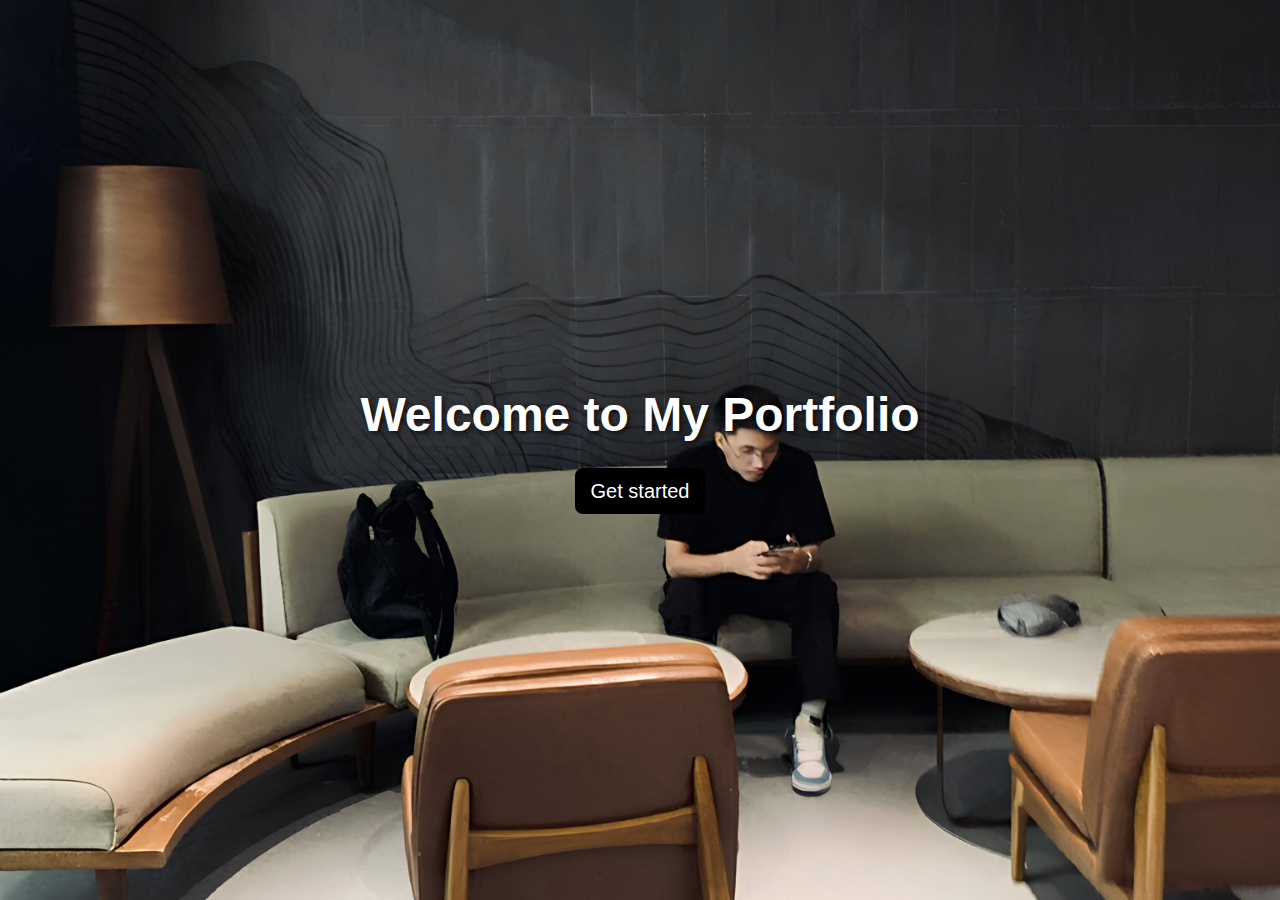
==== portfolio.html @ 51c77a52 "welcome section added" ====
<!DOCTYPE html>
<html lang="en">
  <head>
    <meta charset="UTF-8" />
    <meta name="viewport" content="width=device-width, initial-scale=1.0" />
    <title>Sagun's Portfolio</title>
    <link href="https://cdn.jsdelivr.net/npm/bootstrap@5.3.2/dist/css/bootstrap.min.css" rel="stylesheet"/>
    <link href="https://cdnjs.cloudflare.com/ajax/libs/font-awesome/6.0.0-beta3/css/all.min.css" rel="stylesheet"/>
    <link rel="stylesheet" href="portfolio.css" />
  </head>
  <body>
    <!-- Welcome -->
    <section
    id="welcome-section"
    class="d-flex justify-content-center align-items-center"
  >
    <div class="text-center">
      <h1 class="text-white">Welcome to My Portfolio</h1>
      <button
        class="btn btn-primary btn-lg mt-3"
        onclick="scrollToSection('aboutme')"
      >
        Get started
      </button>
    </div>
  </section>

  
  </body>
---- portfolio.css ----
body {
    font-family: Arial, sans-serif;
    margin: 0;
    padding: 0;
  }
  
  #welcome-section {
    background-image: url("sagun2to.jpg");
    background-size: cover;
    background-position: center;
    height: 100vh;
    display: flex;
    justify-content: center;
    align-items: center;
    text-align: center;
  }
  
  #welcome-section h1 {
    color: white;
    font-size: 3rem;
    font-weight: bold;
    text-shadow: 2px 2px 5px rgba(0, 0, 0, 0.7);
  }
  
  #welcome-section button {
    background-color: black;
    color: white;
    border: none;
  }
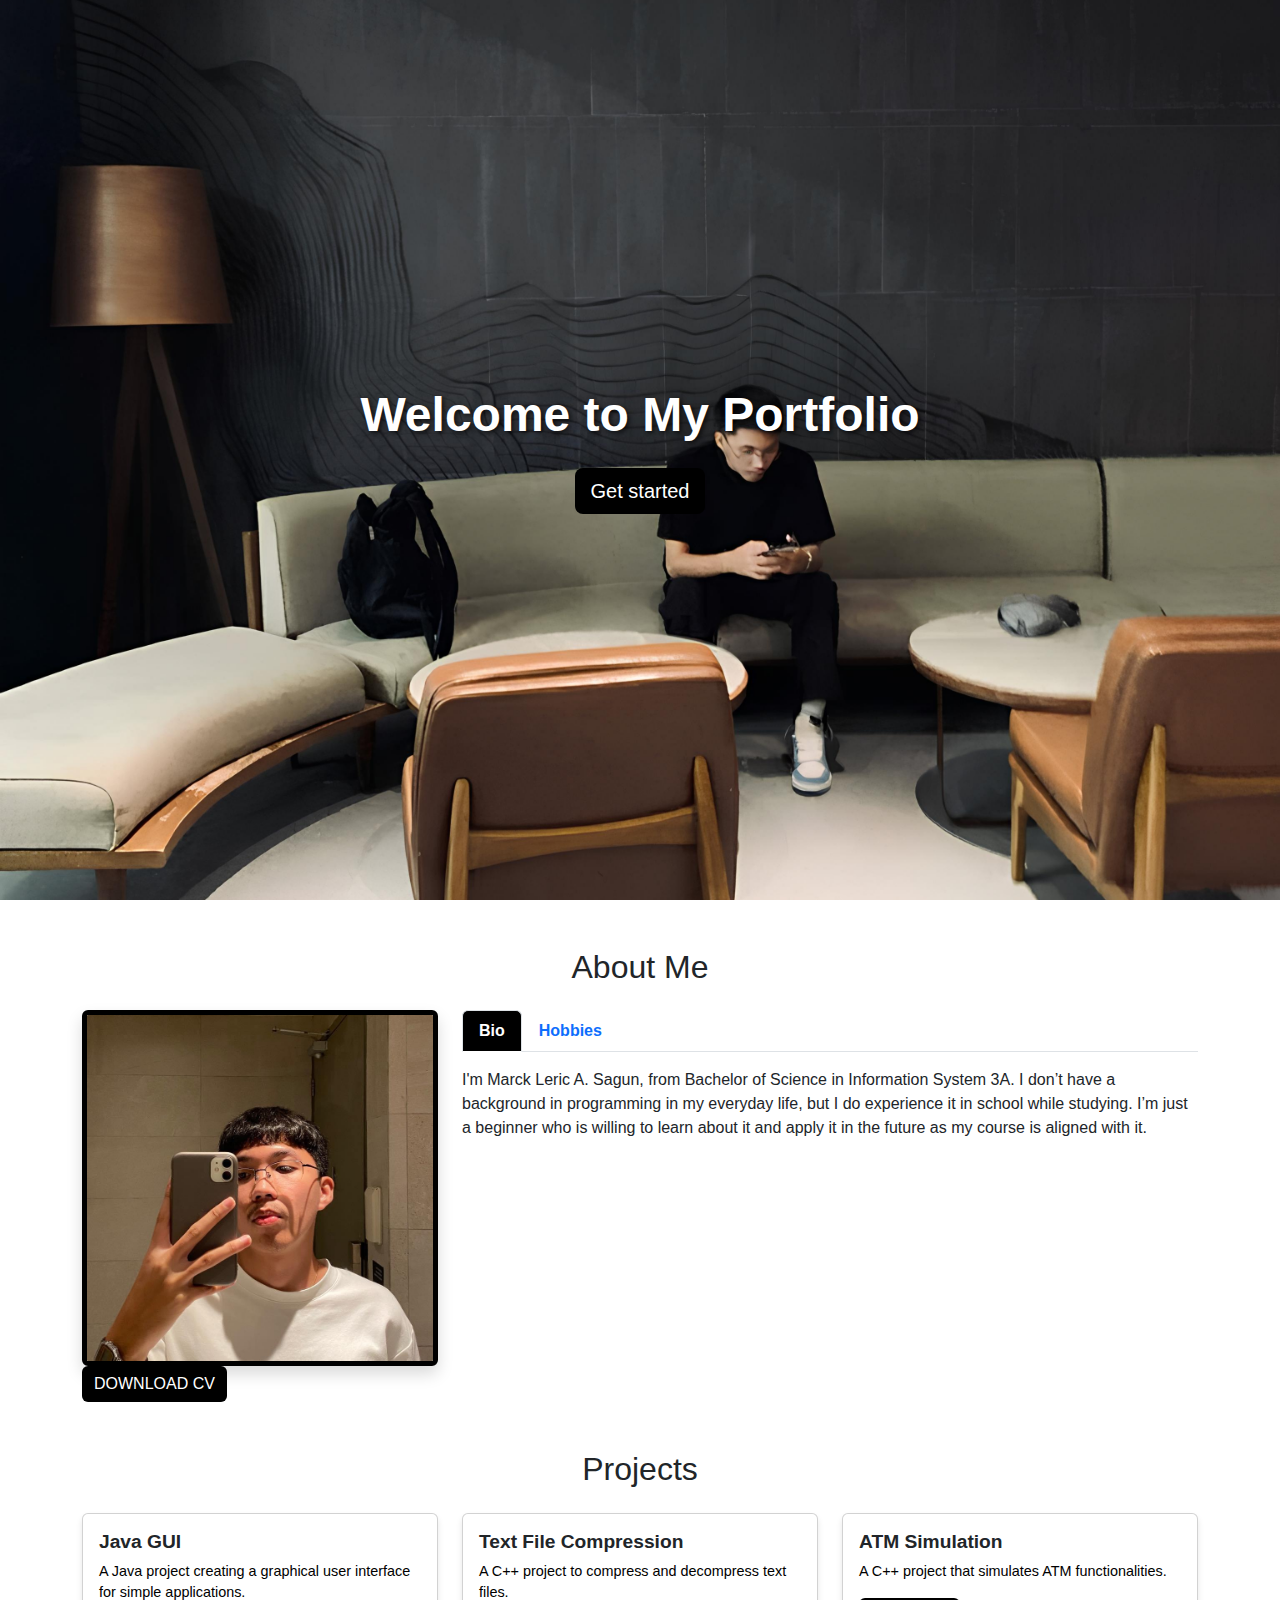
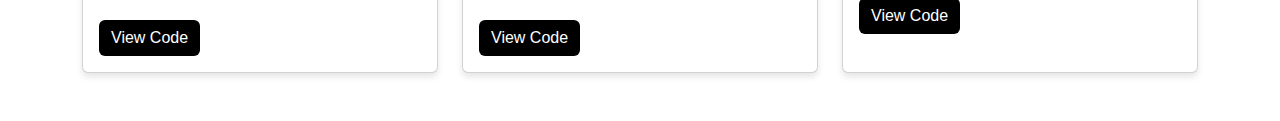
==== commit 61b37aa7: "update" ====
--- a/portfolio.html
+++ b/portfolio.html
@@ -9,6 +9,7 @@
     <link rel="stylesheet" href="portfolio.css" />
   </head>
   <body>
+    
     <!-- Welcome -->
     <section
     id="welcome-section"
@@ -25,5 +26,123 @@
     </div>
   </section>
 
-  
+  <section id="aboutme" class="container my-5">
+    <h2 class="text-center mb-4">About Me</h2>
+    <div class="row">
+      <div class="col-md-4">
+        <img
+          src="profpic.jpg"
+          class="img-fluid rounded shadow"
+          alt="Profile Picture"
+        />
+        <a
+          class="btn btn-warning btn-large text-uppercase"
+          onclick="window.open('cv_leric.jpg')"
+        >
+          Download CV
+        </a>
+      </div>
+      <div class="col-md-8">
+        <ul class="nav nav-tabs" id="aboutMeTabs" role="tablist">
+          <li class="nav-item" role="presentation">
+            <button
+              class="nav-link active"
+              id="bio-tab"
+              data-bs-toggle="tab"
+              data-bs-target="#bio"
+              type="button"
+              role="tab"
+            >
+              Bio
+            </button>
+          </li>
+          <li class="nav-item" role="presentation">
+            <button
+              class="nav-link"
+              id="hobbies-tab"
+              data-bs-toggle="tab"
+              data-bs-target="#hobbies"
+              type="button"
+              role="tab"
+            >
+              Hobbies
+            </button>
+          </li>
+        </ul>
+        <div class="tab-content mt-3" id="aboutMeTabsContent">
+          <div class="tab-pane fade show active" id="bio" role="tabpanel">
+            <p>
+              I'm Marck Leric A. Sagun, from Bachelor of Science in
+              Information System 3A. I don’t have a background in programming
+              in my everyday life, but I do experience it in school while
+              studying. I’m just a beginner who is willing to learn about it
+              and apply it in the future as my course is aligned with it.
+            </p>
+          </div>
+          <div class="tab-pane fade" id="hobbies" role="tabpanel">
+            <p>
+              Gaming, Photography, Driving, Basketball, Travelling, and
+              Watching Movies.
+            </p>
+          </div>
+        </div>
+      </div>
+    </div>
+  </section>
+
+  <section id="projects" class="container my-5">
+    <h2 class="text-center mb-4">Projects</h2>
+    <div class="row g-4">
+      <div class="col-md-4">
+        <div class="card h-100">
+          <div class="card-body">
+            <h5 class="card-title">Java GUI</h5>
+            <p class="card-text">
+              A Java project creating a graphical user interface for simple
+              applications.
+            </p>
+            <a
+              href="https://github.com/sagunlrc/act2-sagun/tree/main/javaprojects"
+              class="btn btn-primary"
+              target="_blank"
+              >View Code</a
+            >
+          </div>
+        </div>
+      </div>
+      <div class="col-md-4">
+        <div class="card h-100">
+          <div class="card-body">
+            <h5 class="card-title">Text File Compression</h5>
+            <p class="card-text">
+              A C++ project to compress and decompress text files.
+            </p>
+            <a
+              href="https://github.com/sagunlrc/act2-sagun/blob/main/assets/Balane_and_Sagun_Compression%20(1).cpp"
+              class="btn btn-primary"
+              target="_blank"
+              >View Code</a
+            >
+          </div>
+        </div>
+      </div>
+      <div class="col-md-4">
+        <div class="card h-100">
+          <div class="card-body">
+            <h5 class="card-title">ATM Simulation</h5>
+            <p class="card-text">
+              A C++ project that simulates ATM functionalities.
+            </p>
+            <a
+              href="https://github.com/sagunlrc/act2-sagun/blob/main/assets/atm_simulation.cpp"
+              class="btn btn-primary"
+              target="_blank"
+              >View Code</a
+            >
+          </div>
+        </div>
+      </div>
+    </div>
+  </section>
+
   </body>--- a/portfolio.css
+++ b/portfolio.css
@@ -26,4 +26,55 @@
     background-color: black;
     color: white;
     border: none;
+  }
+
+  #aboutme img {
+    border: 5px solid #000000;
+    border-radius: 10px;
+  }
+  
+  #aboutme .nav-tabs .nav-link {
+    font-weight: bold;
+  }
+  
+  #aboutme .nav-tabs .nav-link.active {
+    background-color: #000000;
+    color: white;
+  }
+  
+  #aboutme .btn-warning {
+    background-color: black;
+    color: white;
+    border: none; 
+  }
+  
+  #aboutme .btn-warning:hover,
+  #projects .btn-primary:hover {
+    background-color: #333; 
+  }
+
+  #projects .btn-primary {
+    background-color: black;
+    color: white;
+    border: none; 
+  }
+
+  #projects .card {
+    box-shadow: 0 4px 6px rgba(0, 0, 0, 0.1);
+    transition: transform 0.3s, box-shadow 0.3s;
+  }
+  
+  #projects .card:hover {
+    transform: translateY(-5px);
+    box-shadow: 0 6px 10px rgba(0, 0, 0, 0.15);
+  }
+  
+  #projects .card-title {
+    font-size: 1.2rem;
+    font-weight: bold;
+  }
+  
+  #projects .card-text {
+    font-size: 0.9rem;
+    color: #000000;
   }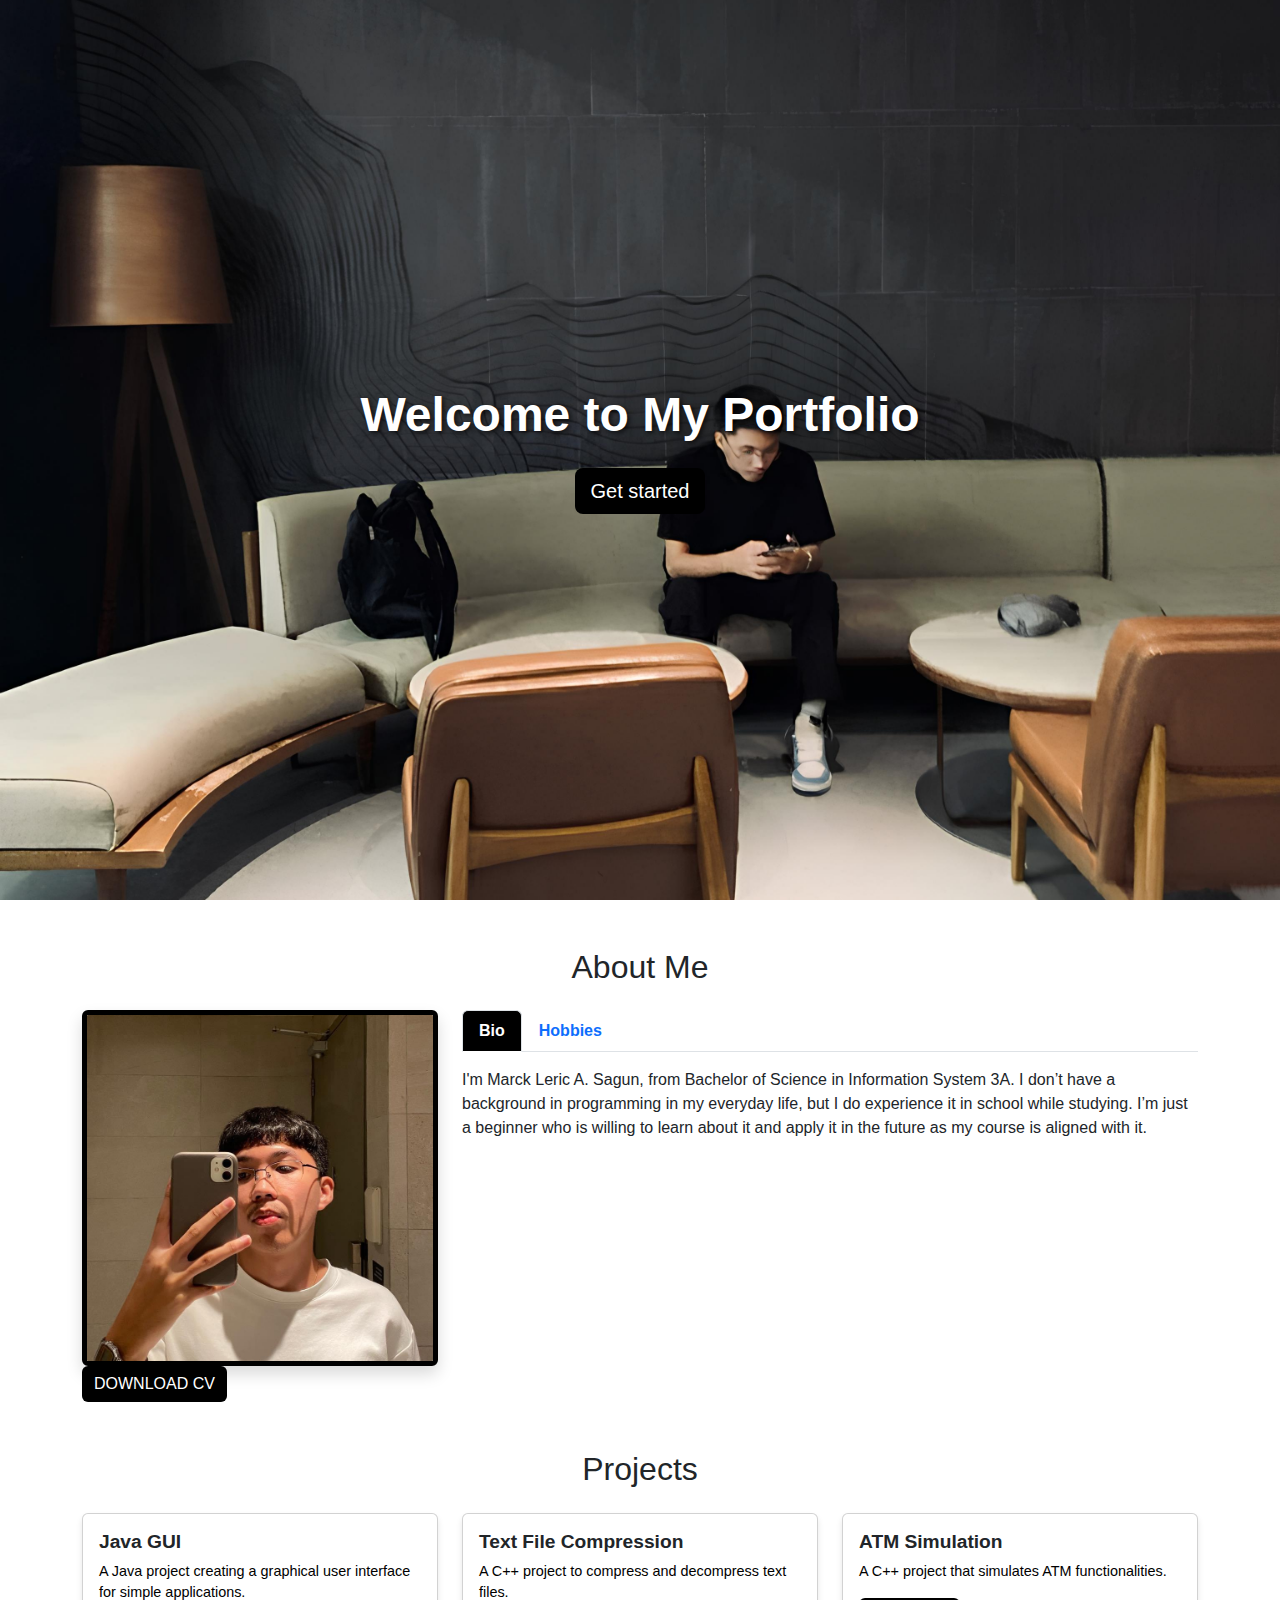
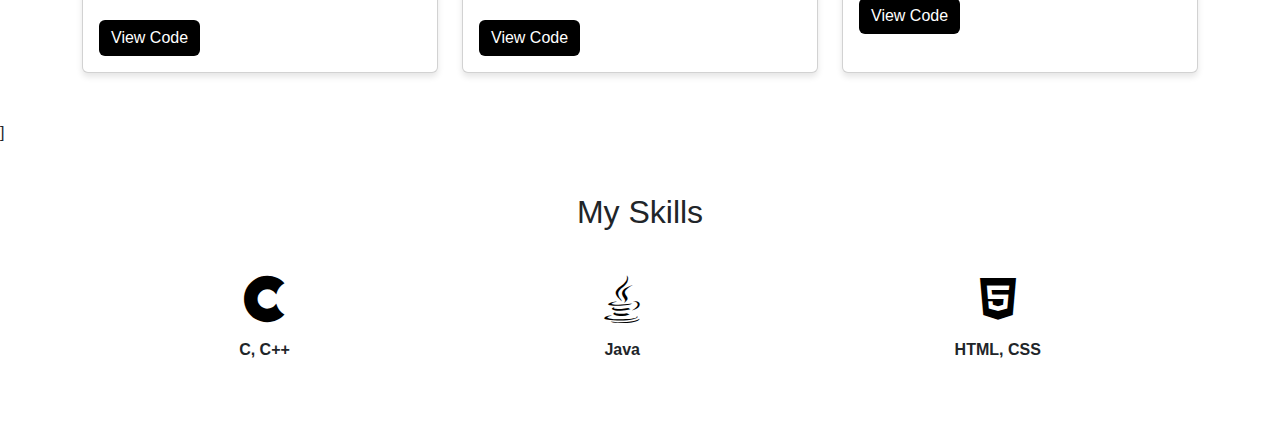
==== commit d9b5619d: "skills added" ====
--- a/portfolio.html
+++ b/portfolio.html
@@ -143,6 +143,26 @@
         </div>
       </div>
     </div>
+  </section>]
+
+  <section id="skills" class="container my-5">
+    <h2 class="text-center mb-4">My Skills</h2>
+    <div class="d-flex justify-content-around">
+      <div class="text-center">
+        <i class="fab fa-cuttlefish fa-3x"></i>
+        <p>C, C++</p>
+      </div>
+      <div class="text-center">
+        <i class="fab fa-java fa-3x"></i>
+        <p>Java</p>
+      </div>
+      <div class="text-center">
+        <i class="fab fa-html5 fa-3x"></i>
+        <p>HTML, CSS</p>
+      </div>
+    </div>
   </section>
 
+  
+
   </body>--- a/portfolio.css
+++ b/portfolio.css
@@ -77,4 +77,18 @@
   #projects .card-text {
     font-size: 0.9rem;
     color: #000000;
+  }
+
+  #skills .text-center {
+    margin: 20px;
+  }
+  
+  #skills i {
+    color: #000000;
+    margin-bottom: 10px;
+  }
+  
+  #skills p {
+    font-weight: bold;
+    margin-top: 5px;
   }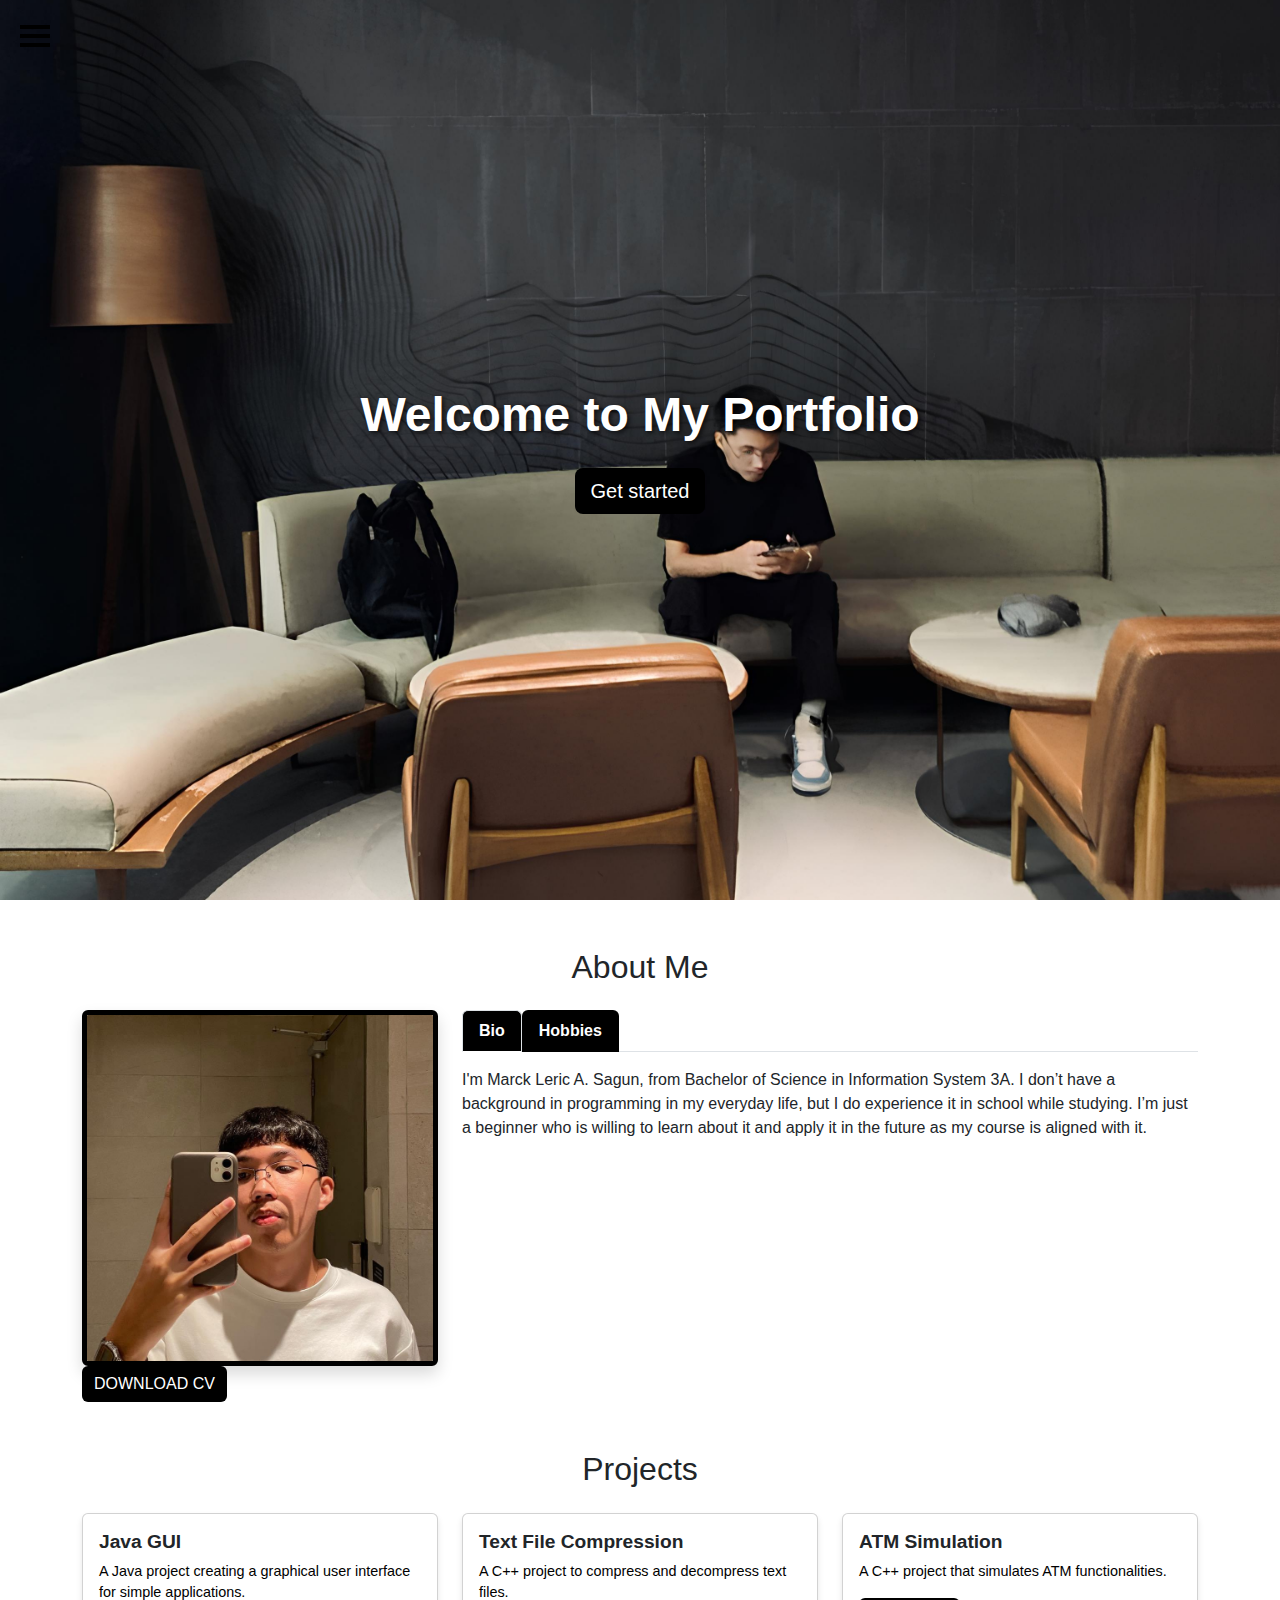
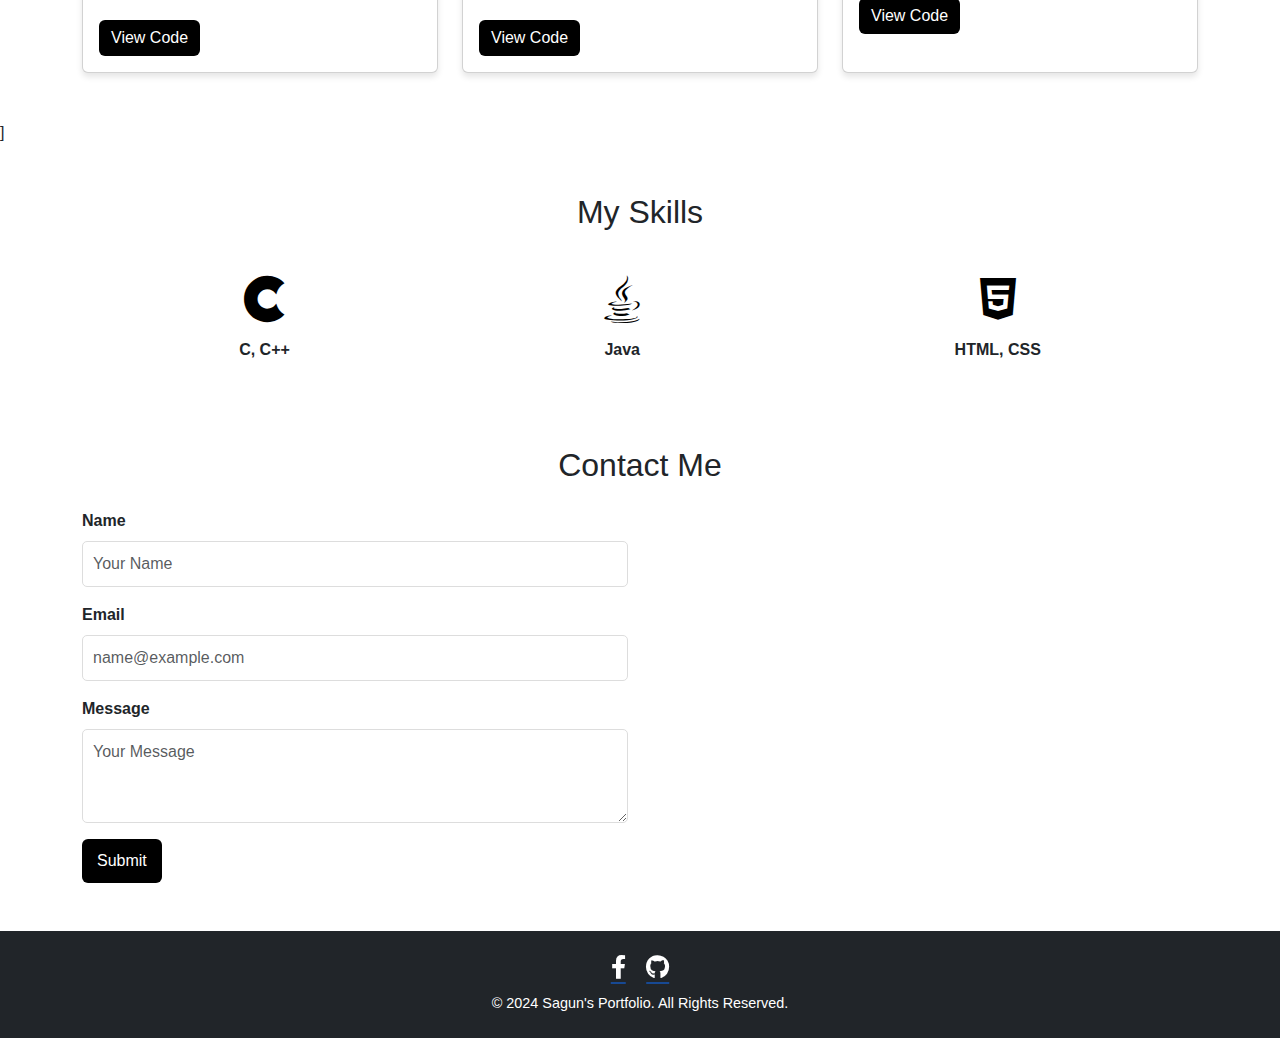
==== commit f5fc8095: "update" ====
--- a/portfolio.html
+++ b/portfolio.html
@@ -4,165 +4,246 @@
     <meta charset="UTF-8" />
     <meta name="viewport" content="width=device-width, initial-scale=1.0" />
     <title>Sagun's Portfolio</title>
-    <link href="https://cdn.jsdelivr.net/npm/bootstrap@5.3.2/dist/css/bootstrap.min.css" rel="stylesheet"/>
-    <link href="https://cdnjs.cloudflare.com/ajax/libs/font-awesome/6.0.0-beta3/css/all.min.css" rel="stylesheet"/>
+    <link
+      href="https://cdn.jsdelivr.net/npm/bootstrap@5.3.2/dist/css/bootstrap.min.css"
+      rel="stylesheet"
+    />
+    <link
+      href="https://cdnjs.cloudflare.com/ajax/libs/font-awesome/6.0.0-beta3/css/all.min.css"
+      rel="stylesheet"
+    />
     <link rel="stylesheet" href="portfolio.css" />
   </head>
   <body>
+    <!-- Hamburger Menu -->
+    <div class="hamburger-menu" onclick="toggleMenu()">
+      <span></span>
+      <span></span>
+      <span></span>
+    </div>
+
+        <!-- Navigation -->
+        <div class="menu" id="menu">
+          <ul>
+            <li><a href="#welcome-section">Home</a></li>
+            <li><a href="#aboutme">About Me</a></li>
+            <li><a href="#projects">Projects</a></li>
+            <li><a href="#skills">Skills</a></li>
+            <li><a href="#contact">Contact</a></li>
+          </ul>
+        </div>
     
     <!-- Welcome -->
     <section
-    id="welcome-section"
-    class="d-flex justify-content-center align-items-center"
-  >
-    <div class="text-center">
-      <h1 class="text-white">Welcome to My Portfolio</h1>
-      <button
-        class="btn btn-primary btn-lg mt-3"
-        onclick="scrollToSection('aboutme')"
-      >
-        Get started
-      </button>
-    </div>
-  </section>
-
-  <section id="aboutme" class="container my-5">
-    <h2 class="text-center mb-4">About Me</h2>
-    <div class="row">
-      <div class="col-md-4">
-        <img
-          src="profpic.jpg"
-          class="img-fluid rounded shadow"
-          alt="Profile Picture"
-        />
+      id="welcome-section"
+      class="d-flex justify-content-center align-items-center"
+    >
+      <div class="text-center">
+        <h1 class="text-white">Welcome to My Portfolio</h1>
+        <button
+          class="btn btn-primary btn-lg mt-3"
+          onclick="scrollToSection('aboutme')"
+        >
+          Get started
+        </button>
+      </div>
+    </section>
+
+    <section id="aboutme" class="container my-5">
+      <h2 class="text-center mb-4">About Me</h2>
+      <div class="row">
+        <div class="col-md-4">
+          <img
+            src="profpic.jpg"
+            class="img-fluid rounded shadow"
+            alt="Profile Picture"
+          />
+          <a
+            class="btn btn-warning btn-large text-uppercase"
+            onclick="window.open('cv_leric.jpg')"
+          >
+            Download CV
+          </a>
+        </div>
+        <div class="col-md-8">
+          <ul class="nav nav-tabs" id="aboutMeTabs" role="tablist">
+            <li class="nav-item" role="presentation">
+              <button
+                class="nav-link active"
+                id="bio-tab"
+                data-bs-toggle="tab"
+                data-bs-target="#bio"
+                type="button"
+                role="tab"
+              >
+                Bio
+              </button>
+            </li>
+            <li class="nav-item" role="presentation">
+              <button
+                class="nav-link"
+                id="hobbies-tab"
+                data-bs-toggle="tab"
+                data-bs-target="#hobbies"
+                type="button"
+                role="tab"
+              >
+                Hobbies
+              </button>
+            </li>
+          </ul>
+          <div class="tab-content mt-3" id="aboutMeTabsContent">
+            <div class="tab-pane fade show active" id="bio" role="tabpanel">
+              <p>
+                I'm Marck Leric A. Sagun, from Bachelor of Science in
+                Information System 3A. I don’t have a background in programming
+                in my everyday life, but I do experience it in school while
+                studying. I’m just a beginner who is willing to learn about it
+                and apply it in the future as my course is aligned with it.
+              </p>
+            </div>
+            <div class="tab-pane fade" id="hobbies" role="tabpanel">
+              <p>
+                Gaming, Photography, Driving, Basketball, Travelling, and
+                Watching Movies.
+              </p>
+            </div>
+          </div>
+        </div>
+      </div>
+    </section>
+
+    <section id="projects" class="container my-5">
+      <h2 class="text-center mb-4">Projects</h2>
+      <div class="row g-4">
+        <div class="col-md-4">
+          <div class="card h-100">
+            <div class="card-body">
+              <h5 class="card-title">Java GUI</h5>
+              <p class="card-text">
+                A Java project creating a graphical user interface for simple
+                applications.
+              </p>
+              <a
+                href="https://github.com/sagunlrc/act2-sagun/tree/main/javaprojects"
+                class="btn btn-primary"
+                target="_blank"
+                >View Code</a
+              >
+            </div>
+          </div>
+        </div>
+        <div class="col-md-4">
+          <div class="card h-100">
+            <div class="card-body">
+              <h5 class="card-title">Text File Compression</h5>
+              <p class="card-text">
+                A C++ project to compress and decompress text files.
+              </p>
+              <a
+                href="https://github.com/sagunlrc/act2-sagun/blob/main/assets/Balane_and_Sagun_Compression%20(1).cpp"
+                class="btn btn-primary"
+                target="_blank"
+                >View Code</a
+              >
+            </div>
+          </div>
+        </div>
+        <div class="col-md-4">
+          <div class="card h-100">
+            <div class="card-body">
+              <h5 class="card-title">ATM Simulation</h5>
+              <p class="card-text">
+                A C++ project that simulates ATM functionalities.
+              </p>
+              <a
+                href="https://github.com/sagunlrc/act2-sagun/blob/main/assets/atm_simulation.cpp"
+                class="btn btn-primary"
+                target="_blank"
+                >View Code</a
+              >
+            </div>
+          </div>
+        </div>
+      </div>
+    </section>
+    ]
+
+    <section id="skills" class="container my-5">
+      <h2 class="text-center mb-4">My Skills</h2>
+      <div class="d-flex justify-content-around">
+        <div class="text-center">
+          <i class="fab fa-cuttlefish fa-3x"></i>
+          <p>C, C++</p>
+        </div>
+        <div class="text-center">
+          <i class="fab fa-java fa-3x"></i>
+          <p>Java</p>
+        </div>
+        <div class="text-center">
+          <i class="fab fa-html5 fa-3x"></i>
+          <p>HTML, CSS</p>
+        </div>
+      </div>
+    </section>
+
+    <section id="contact" class="container my-5">
+      <h2 class="text-center mb-4">Contact Me</h2>
+      <div class="row">
+        <div class="col-md-6">
+          <form>
+            <div class="mb-3">
+              <label for="name" class="form-label">Name</label>
+              <input
+                type="text"
+                class="form-control"
+                id="name"
+                placeholder="Your Name"
+              />
+            </div>
+            <div class="mb-3">
+              <label for="email" class="form-label">Email</label>
+              <input
+                type="email"
+                class="form-control"
+                id="email"
+                placeholder="name@example.com"
+              />
+            </div>
+            <div class="mb-3">
+              <label for="message" class="form-label">Message</label>
+              <textarea
+                class="form-control"
+                id="message"
+                rows="3"
+                placeholder="Your Message"
+              ></textarea>
+            </div>
+            <button type="submit" class="btn btn-primary">Submit</button>
+          </form>
+        </div>
+      </div>
+    </section>
+
+    <footer class="text-center py-4 bg-dark text-white">
+      <div class="social-icons">
         <a
-          class="btn btn-warning btn-large text-uppercase"
-          onclick="window.open('cv_leric.jpg')"
-        >
-          Download CV
-        </a>
-      </div>
-      <div class="col-md-8">
-        <ul class="nav nav-tabs" id="aboutMeTabs" role="tablist">
-          <li class="nav-item" role="presentation">
-            <button
-              class="nav-link active"
-              id="bio-tab"
-              data-bs-toggle="tab"
-              data-bs-target="#bio"
-              type="button"
-              role="tab"
-            >
-              Bio
-            </button>
-          </li>
-          <li class="nav-item" role="presentation">
-            <button
-              class="nav-link"
-              id="hobbies-tab"
-              data-bs-toggle="tab"
-              data-bs-target="#hobbies"
-              type="button"
-              role="tab"
-            >
-              Hobbies
-            </button>
-          </li>
-        </ul>
-        <div class="tab-content mt-3" id="aboutMeTabsContent">
-          <div class="tab-pane fade show active" id="bio" role="tabpanel">
-            <p>
-              I'm Marck Leric A. Sagun, from Bachelor of Science in
-              Information System 3A. I don’t have a background in programming
-              in my everyday life, but I do experience it in school while
-              studying. I’m just a beginner who is willing to learn about it
-              and apply it in the future as my course is aligned with it.
-            </p>
-          </div>
-          <div class="tab-pane fade" id="hobbies" role="tabpanel">
-            <p>
-              Gaming, Photography, Driving, Basketball, Travelling, and
-              Watching Movies.
-            </p>
-          </div>
-        </div>
-      </div>
-    </div>
-  </section>
-
-  <section id="projects" class="container my-5">
-    <h2 class="text-center mb-4">Projects</h2>
-    <div class="row g-4">
-      <div class="col-md-4">
-        <div class="card h-100">
-          <div class="card-body">
-            <h5 class="card-title">Java GUI</h5>
-            <p class="card-text">
-              A Java project creating a graphical user interface for simple
-              applications.
-            </p>
-            <a
-              href="https://github.com/sagunlrc/act2-sagun/tree/main/javaprojects"
-              class="btn btn-primary"
-              target="_blank"
-              >View Code</a
-            >
-          </div>
-        </div>
-      </div>
-      <div class="col-md-4">
-        <div class="card h-100">
-          <div class="card-body">
-            <h5 class="card-title">Text File Compression</h5>
-            <p class="card-text">
-              A C++ project to compress and decompress text files.
-            </p>
-            <a
-              href="https://github.com/sagunlrc/act2-sagun/blob/main/assets/Balane_and_Sagun_Compression%20(1).cpp"
-              class="btn btn-primary"
-              target="_blank"
-              >View Code</a
-            >
-          </div>
-        </div>
-      </div>
-      <div class="col-md-4">
-        <div class="card h-100">
-          <div class="card-body">
-            <h5 class="card-title">ATM Simulation</h5>
-            <p class="card-text">
-              A C++ project that simulates ATM functionalities.
-            </p>
-            <a
-              href="https://github.com/sagunlrc/act2-sagun/blob/main/assets/atm_simulation.cpp"
-              class="btn btn-primary"
-              target="_blank"
-              >View Code</a
-            >
-          </div>
-        </div>
-      </div>
-    </div>
-  </section>]
-
-  <section id="skills" class="container my-5">
-    <h2 class="text-center mb-4">My Skills</h2>
-    <div class="d-flex justify-content-around">
-      <div class="text-center">
-        <i class="fab fa-cuttlefish fa-3x"></i>
-        <p>C, C++</p>
-      </div>
-      <div class="text-center">
-        <i class="fab fa-java fa-3x"></i>
-        <p>Java</p>
-      </div>
-      <div class="text-center">
-        <i class="fab fa-html5 fa-3x"></i>
-        <p>HTML, CSS</p>
-      </div>
-    </div>
-  </section>
-
-  
-
-  </body>+          href="https://web.facebook.com/leric.sagun.7/"
+          target="_blank"
+          class="icon-link mx-2"
+          ><i class="fab fa-facebook-f"></i
+        ></a>
+        <a
+          href="https://github.com/sagunlrc"
+          target="_blank"
+          class="icon-link mx-2"
+          ><i class="fab fa-github"></i
+        ></a>
+      </div>
+      <p>&copy; 2024 Sagun's Portfolio. All Rights Reserved.</p>
+    </footer>
+
+    <script src="portfolio.js"></script>
+    <script src="https://cdn.jsdelivr.net/npm/bootstrap@5.3.2/dist/js/bootstrap.bundle.min.js"></script>
+  </body>
+</html>
--- a/portfolio.css
+++ b/portfolio.css
@@ -91,4 +91,114 @@
   #skills p {
     font-weight: bold;
     margin-top: 5px;
+  }
+
+  #contact .form-label {
+    font-weight: bold;
+  }
+  
+  #contact form input, 
+  #contact form textarea {
+    border-radius: 5px;
+    border: 1px solid #ddd;
+    padding: 10px;
+    font-size: 1rem;
+  }
+  
+  #contact form button {
+    background-color: #000000;
+    color: rgb(255, 255, 255);
+    border: none;
+    padding: 10px 15px;
+    font-size: 1rem;
+    transition: background-color 0.3s ease;
+  }
+  
+  #contact form button:hover {
+    background-color: #575757;
+  }
+
+  footer {
+    background: #343a40;
+    color: white;
+    padding: 20px 0;
+  }
+  
+  footer .social-icons a {
+    color: white;
+    font-size: 1.5rem;
+    margin: 0 10px;
+    transition: color 0.3s ease;
+  }
+  
+  footer .social-icons a:hover {
+    color: #ffffff;
+  }
+  
+  footer p {
+    margin: 10px 0 0;
+    font-size: 0.9rem;
+  }
+
+  .nav-link {
+    background-color: black;
+    color: white;
+    border: none; 
+  }
+  
+  .nav-link.active {  
+    background-color: #333; 
+  }
+  
+  .hamburger-menu {
+    position: fixed;
+    top: 20px;
+    left: 20px;
+    cursor: pointer;
+    z-index: 1000;
+  }
+  
+  .hamburger-menu span {
+    display: block;
+    width: 30px;
+    height: 4px;
+    margin: 5px 0;
+    background-color: black;
+    transition: all 0.3s ease;
+  }
+  
+  .menu {
+    display: none; 
+    position: fixed;
+    top: 0;
+    left: 0;
+    width: 100%;
+    height: 100%;
+    background-color: rgba(0, 0, 0, 0.9); 
+    z-index: 999; 
+  }
+  
+  .menu ul {
+    list-style-type: none;
+    padding: 0;
+    margin: 0;
+    position: absolute;
+    top: 50%;
+    left: 50%;
+    transform: translate(-50%, -50%);
+    text-align: center;
+  }
+  
+  .menu li {
+    margin: 20px 0;
+  }
+  
+  .menu li a {
+    text-decoration: none;
+    color: white;
+    font-size: 1.5rem;
+  }
+  
+  .menu.show {
+    display: block;
   }